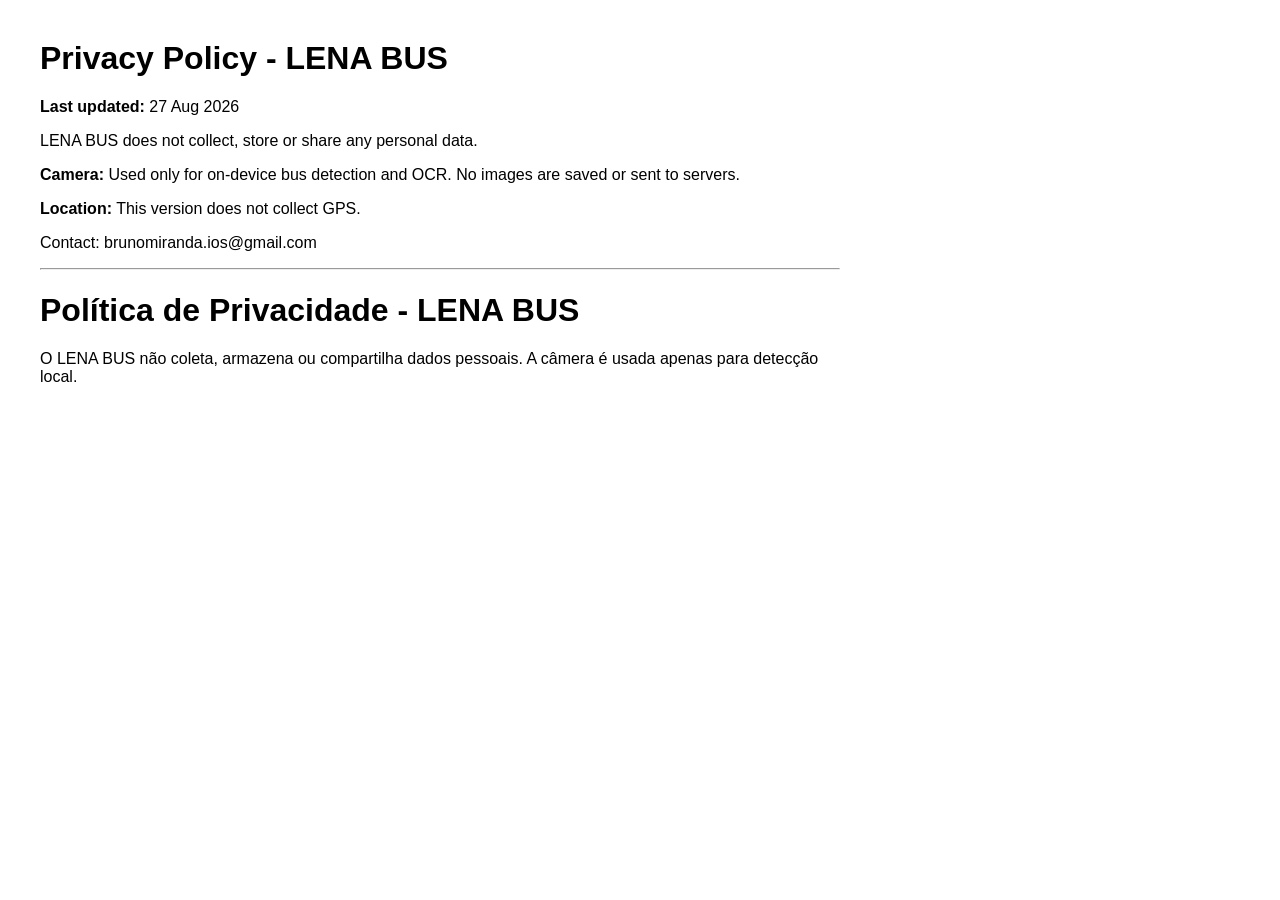
==== privacy.html @ 8fd1630f "Add privacy policy page for LENA BUS" ====
<!DOCTYPE html>
<html lang="pt-BR">
<head><meta charset="utf-8"><title>Privacy Policy - LENA BUS</title></head>
<body style="font-family:sans-serif;max-width:800px;margin:40px">
<h1>Privacy Policy - LENA BUS</h1>
<p><b>Last updated:</b> 27 Aug 2026</p>
<p>LENA BUS does not collect, store or share any personal data.</p>
<p><b>Camera:</b> Used only for on-device bus detection and OCR. No images are saved or sent to servers.</p>
<p><b>Location:</b> This version does not collect GPS.</p>
<p>Contact: brunomiranda.ios@gmail.com</p>
<hr>
<h1>Política de Privacidade - LENA BUS</h1>
<p>O LENA BUS não coleta, armazena ou compartilha dados pessoais. A câmera é usada apenas para detecção local.</p>
</body>
</html>
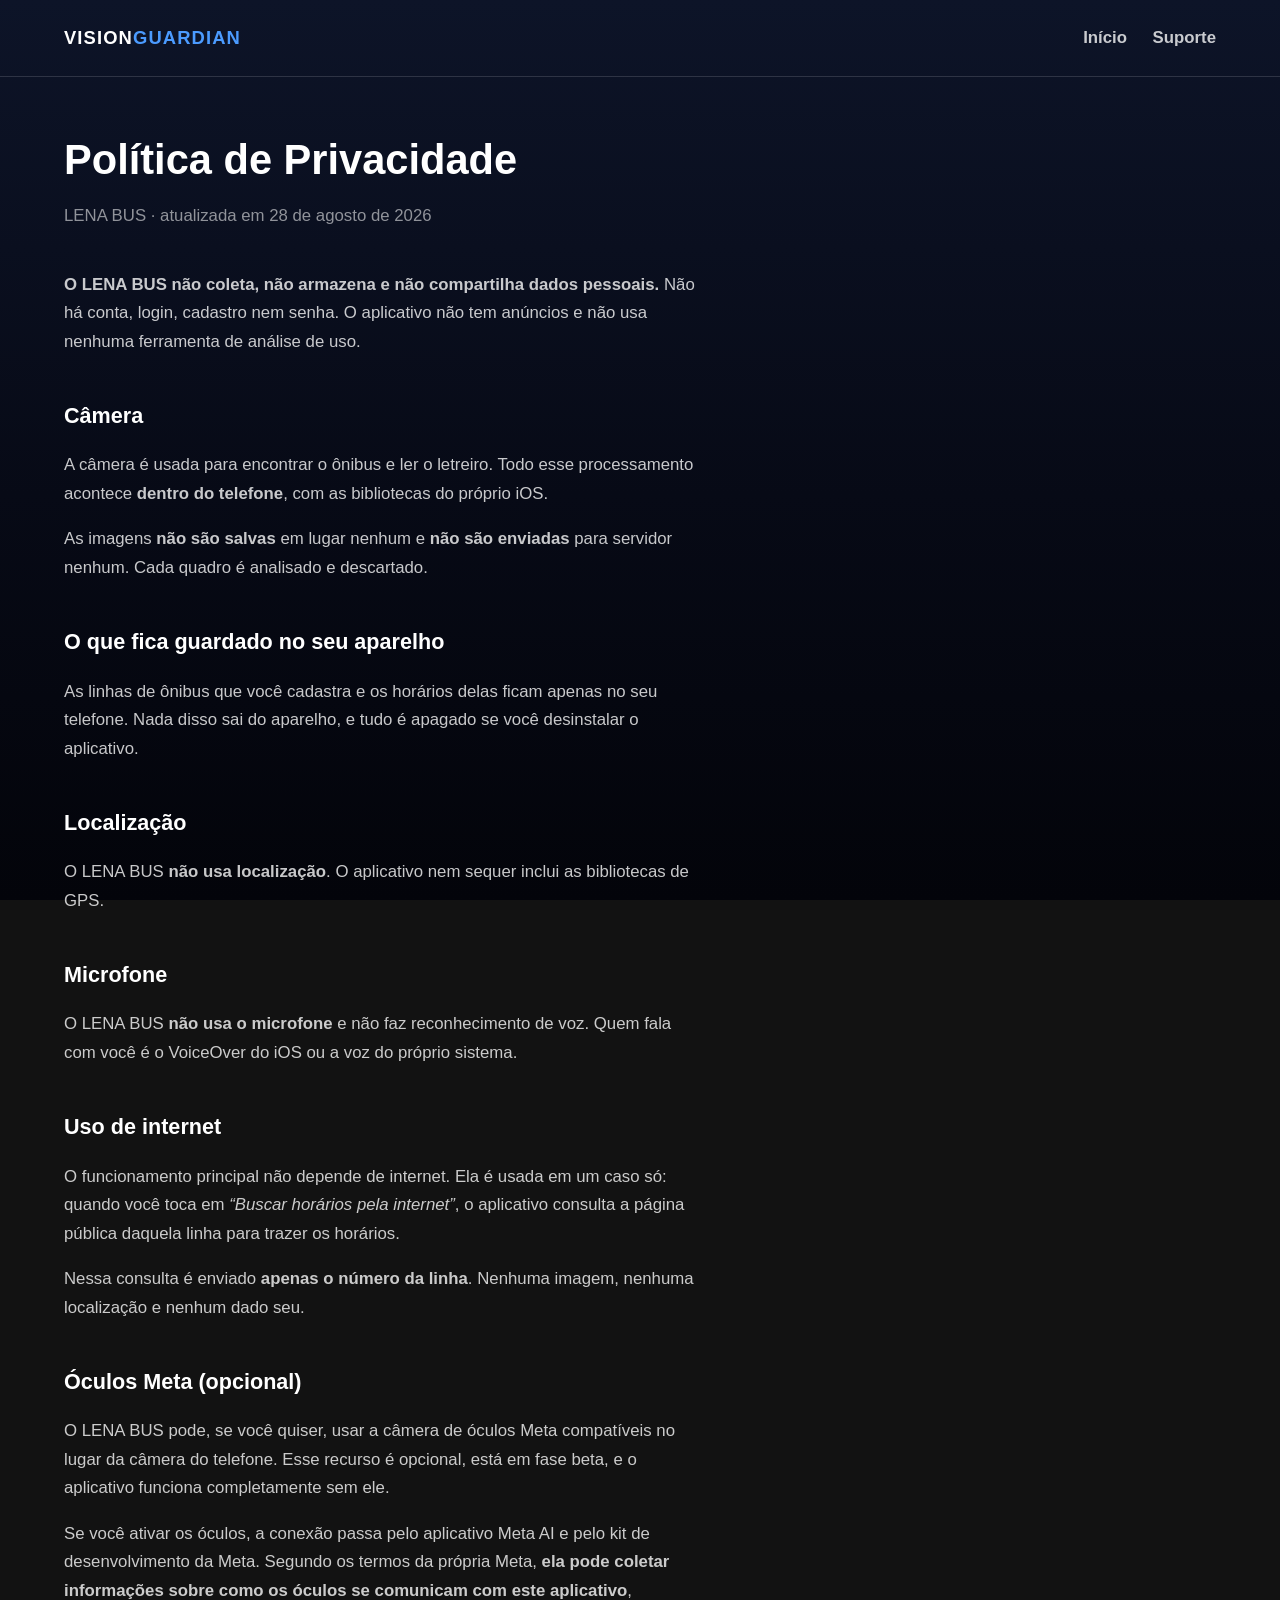
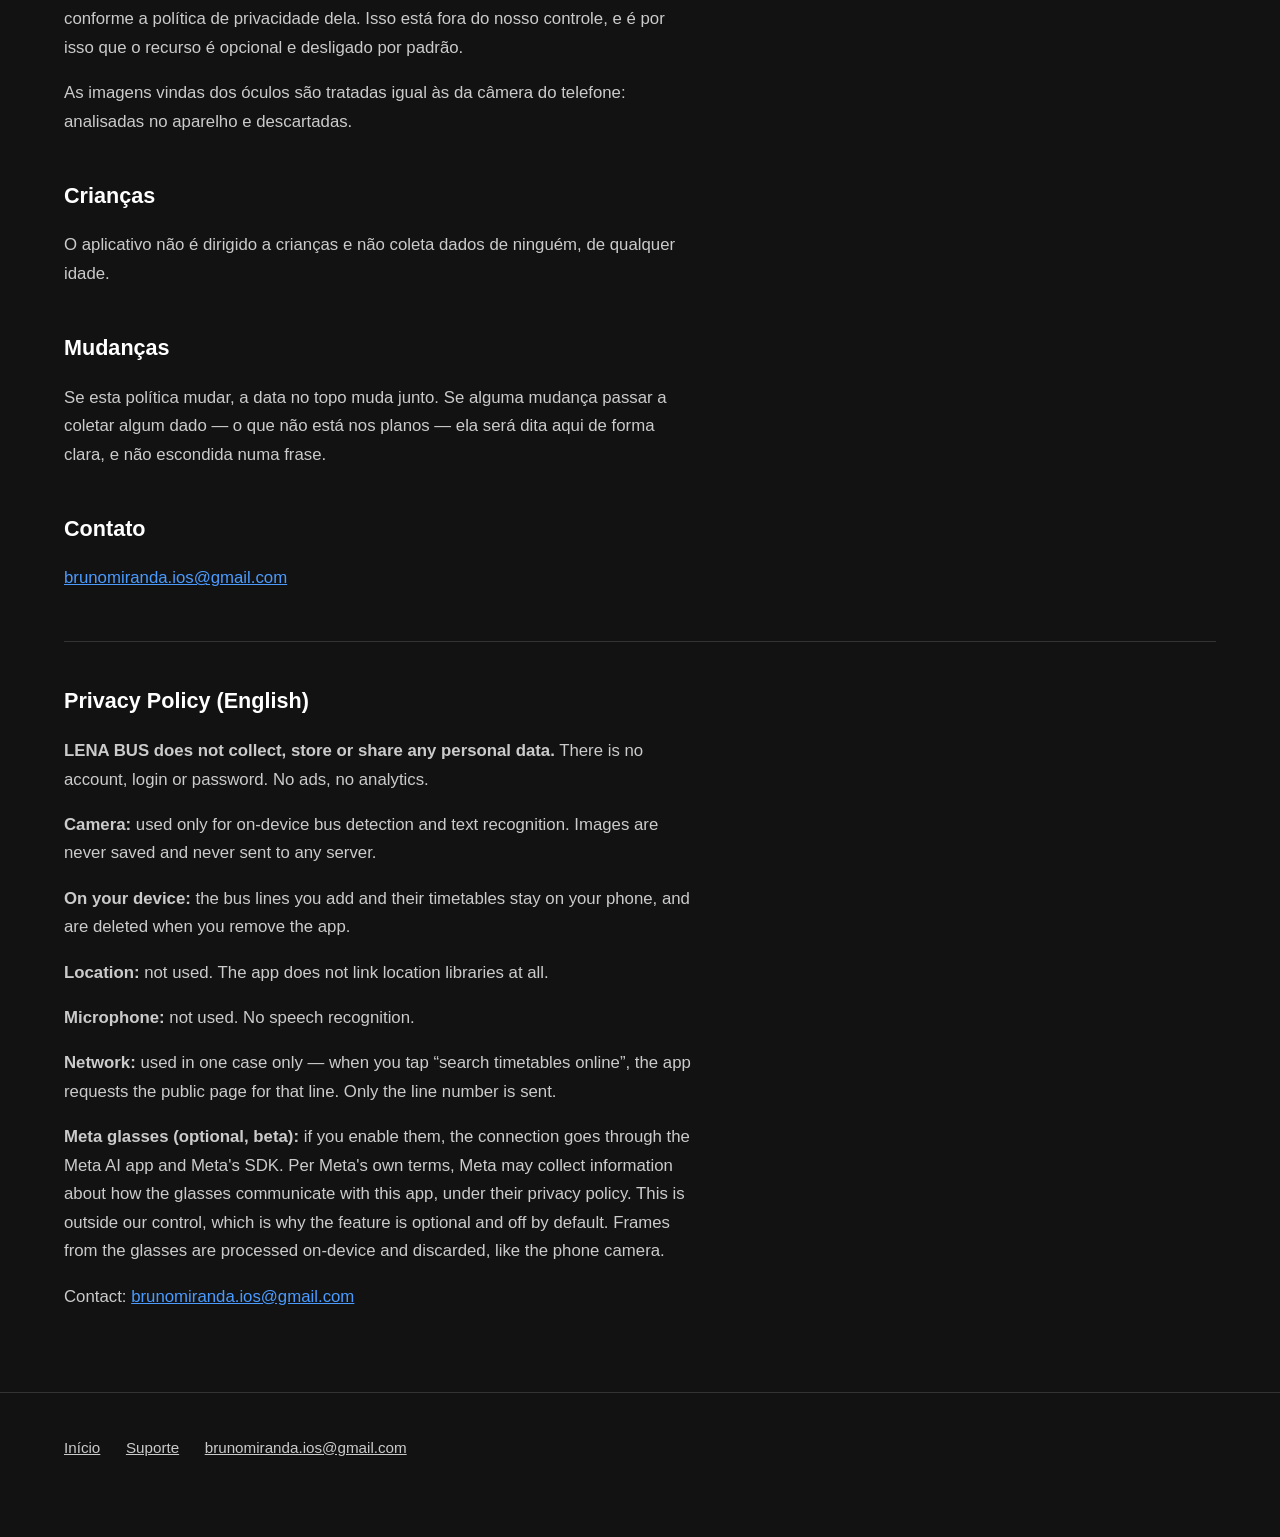
==== commit 2cc9342e: "Add files via upload" ====
--- a/privacy.html
+++ b/privacy.html
@@ -1,15 +1,181 @@
-<!DOCTYPE html>
+<!doctype html>
 <html lang="pt-BR">
-<head><meta charset="utf-8"><title>Privacy Policy - LENA BUS</title></head>
-<body style="font-family:sans-serif;max-width:800px;margin:40px">
-<h1>Privacy Policy - LENA BUS</h1>
-<p><b>Last updated:</b> 27 Aug 2026</p>
-<p>LENA BUS does not collect, store or share any personal data.</p>
-<p><b>Camera:</b> Used only for on-device bus detection and OCR. No images are saved or sent to servers.</p>
-<p><b>Location:</b> This version does not collect GPS.</p>
-<p>Contact: brunomiranda.ios@gmail.com</p>
-<hr>
-<h1>Política de Privacidade - LENA BUS</h1>
-<p>O LENA BUS não coleta, armazena ou compartilha dados pessoais. A câmera é usada apenas para detecção local.</p>
+<head>
+<meta charset="utf-8">
+<meta name="viewport" content="width=device-width, initial-scale=1">
+<title>Política de Privacidade — LENA BUS</title>
+<meta name="description" content="O LENA BUS não coleta, armazena nem compartilha dados pessoais. Tudo acontece dentro do telefone.">
+<meta name="color-scheme" content="dark">
+<link rel="stylesheet" href="estilo.css">
+</head>
+<body>
+
+<a class="pular" href="#conteudo">Pular para o conteúdo</a>
+
+<header class="topo">
+  <div class="envelope">
+    <a class="marca" href="/">VISION<span class="destaque">GUARDIAN</span></a>
+    <nav aria-label="Principal">
+      <ul>
+        <li><a href="/">Início</a></li>
+        <li><a href="suporte.html">Suporte</a></li>
+      </ul>
+    </nav>
+  </div>
+</header>
+
+<main id="conteudo" class="documento">
+  <div class="envelope">
+
+    <h1>Política de Privacidade</h1>
+    <p class="data">LENA BUS · atualizada em 28 de agosto de 2026</p>
+
+    <p>
+      <strong>O LENA BUS não coleta, não armazena e não compartilha
+      dados pessoais.</strong> Não há conta, login, cadastro nem
+      senha. O aplicativo não tem anúncios e não usa nenhuma
+      ferramenta de análise de uso.
+    </p>
+
+    <h2>Câmera</h2>
+    <p>
+      A câmera é usada para encontrar o ônibus e ler o letreiro. Todo
+      esse processamento acontece <strong>dentro do telefone</strong>,
+      com as bibliotecas do próprio iOS.
+    </p>
+    <p>
+      As imagens <strong>não são salvas</strong> em lugar nenhum e
+      <strong>não são enviadas</strong> para servidor nenhum. Cada
+      quadro é analisado e descartado.
+    </p>
+
+    <h2>O que fica guardado no seu aparelho</h2>
+    <p>
+      As linhas de ônibus que você cadastra e os horários delas ficam
+      apenas no seu telefone. Nada disso sai do aparelho, e tudo é
+      apagado se você desinstalar o aplicativo.
+    </p>
+
+    <h2>Localização</h2>
+    <p>
+      O LENA BUS <strong>não usa localização</strong>. O aplicativo
+      nem sequer inclui as bibliotecas de GPS.
+    </p>
+
+    <h2>Microfone</h2>
+    <p>
+      O LENA BUS <strong>não usa o microfone</strong> e não faz
+      reconhecimento de voz. Quem fala com você é o VoiceOver do iOS
+      ou a voz do próprio sistema.
+    </p>
+
+    <h2>Uso de internet</h2>
+    <p>
+      O funcionamento principal não depende de internet. Ela é usada
+      em um caso só: quando você toca em
+      <em>“Buscar horários pela internet”</em>, o aplicativo consulta
+      a página pública daquela linha para trazer os horários.
+    </p>
+    <p>
+      Nessa consulta é enviado <strong>apenas o número da linha</strong>.
+      Nenhuma imagem, nenhuma localização e nenhum dado seu.
+    </p>
+
+    <h2>Óculos Meta (opcional)</h2>
+    <p>
+      O LENA BUS pode, se você quiser, usar a câmera de óculos Meta
+      compatíveis no lugar da câmera do telefone. Esse recurso é
+      opcional, está em fase beta, e o aplicativo funciona
+      completamente sem ele.
+    </p>
+    <p>
+      Se você ativar os óculos, a conexão passa pelo aplicativo Meta
+      AI e pelo kit de desenvolvimento da Meta. Segundo os termos da
+      própria Meta, <strong>ela pode coletar informações sobre como os
+      óculos se comunicam com este aplicativo</strong>, conforme a
+      política de privacidade dela. Isso está fora do nosso controle,
+      e é por isso que o recurso é opcional e desligado por padrão.
+    </p>
+    <p>
+      As imagens vindas dos óculos são tratadas igual às da câmera do
+      telefone: analisadas no aparelho e descartadas.
+    </p>
+
+    <h2>Crianças</h2>
+    <p>
+      O aplicativo não é dirigido a crianças e não coleta dados de
+      ninguém, de qualquer idade.
+    </p>
+
+    <h2>Mudanças</h2>
+    <p>
+      Se esta política mudar, a data no topo muda junto. Se alguma
+      mudança passar a coletar algum dado — o que não está nos planos
+      — ela será dita aqui de forma clara, e não escondida numa
+      frase.
+    </p>
+
+    <h2>Contato</h2>
+    <p>
+      <a href="mailto:brunomiranda.ios@gmail.com">brunomiranda.ios@gmail.com</a>
+    </p>
+
+    <hr class="linha" style="margin:3rem 0 2rem;">
+
+    <h2 lang="en">Privacy Policy (English)</h2>
+    <p lang="en">
+      <strong>LENA BUS does not collect, store or share any personal
+      data.</strong> There is no account, login or password. No ads,
+      no analytics.
+    </p>
+    <p lang="en">
+      <strong>Camera:</strong> used only for on-device bus detection
+      and text recognition. Images are never saved and never sent to
+      any server.
+    </p>
+    <p lang="en">
+      <strong>On your device:</strong> the bus lines you add and
+      their timetables stay on your phone, and are deleted when you
+      remove the app.
+    </p>
+    <p lang="en">
+      <strong>Location:</strong> not used. The app does not link
+      location libraries at all.
+    </p>
+    <p lang="en">
+      <strong>Microphone:</strong> not used. No speech recognition.
+    </p>
+    <p lang="en">
+      <strong>Network:</strong> used in one case only — when you tap
+      “search timetables online”, the app requests the public page
+      for that line. Only the line number is sent.
+    </p>
+    <p lang="en">
+      <strong>Meta glasses (optional, beta):</strong> if you enable
+      them, the connection goes through the Meta AI app and Meta's
+      SDK. Per Meta's own terms, Meta may collect information about
+      how the glasses communicate with this app, under their privacy
+      policy. This is outside our control, which is why the feature
+      is optional and off by default. Frames from the glasses are
+      processed on-device and discarded, like the phone camera.
+    </p>
+    <p lang="en">
+      Contact:
+      <a href="mailto:brunomiranda.ios@gmail.com">brunomiranda.ios@gmail.com</a>
+    </p>
+
+  </div>
+</main>
+
+<footer class="rodape">
+  <div class="envelope">
+    <ul>
+      <li><a href="/">Início</a></li>
+      <li><a href="suporte.html">Suporte</a></li>
+      <li><a href="mailto:brunomiranda.ios@gmail.com">brunomiranda.ios@gmail.com</a></li>
+    </ul>
+  </div>
+</footer>
+
 </body>
 </html>
--- a/estilo.css
+++ b/estilo.css
@@ -0,0 +1,390 @@
+/* =====================================
+   LENA BUS — estilo do site
+   =====================================
+
+   Um site sobre acessibilidade que não fosse acessível
+   seria uma contradição. Então: contraste alto, foco
+   visível, ordem de leitura que faz sentido sem enxergar,
+   e nada que dependa só de cor.
+*/
+
+:root {
+  --ceu-topo: #0d1428;
+  --ceu-meio: #070a16;
+  --ceu-fim:  #03040a;
+
+  --texto:    #ffffff;
+  --apoio:    rgba(255, 255, 255, 0.78);
+  --fraco:    rgba(255, 255, 255, 0.55);
+
+  --azul:     #4b9bff;
+  --verde:    #34c9a8;
+  --ambar:    #ffb829;
+
+  --cartao:   rgba(255, 255, 255, 0.06);
+  --borda:    rgba(255, 255, 255, 0.14);
+
+  --largura:  min(72rem, 92vw);
+  --raio:     18px;
+}
+
+* { box-sizing: border-box; }
+
+html { scroll-behavior: smooth; }
+
+@media (prefers-reduced-motion: reduce) {
+  html { scroll-behavior: auto; }
+  * { animation: none !important; transition: none !important; }
+}
+
+body {
+  margin: 0;
+  background: linear-gradient(180deg,
+    var(--ceu-topo) 0%,
+    var(--ceu-meio) 55%,
+    var(--ceu-fim) 100%) no-repeat;
+  background-attachment: fixed;
+  color: var(--texto);
+  font-family: -apple-system, BlinkMacSystemFont, "Segoe UI",
+               Roboto, "Helvetica Neue", Arial, sans-serif;
+  font-size: 1.05rem;
+  line-height: 1.7;
+  -webkit-font-smoothing: antialiased;
+}
+
+/* O primeiro elemento focável leva direto ao conteúdo.
+   Quem navega por teclado ou leitor de tela não precisa
+   passar pelo menu inteiro em toda página. */
+.pular {
+  position: absolute;
+  left: -9999px;
+  top: 0;
+  background: var(--azul);
+  color: #001026;
+  padding: 0.9rem 1.4rem;
+  font-weight: 700;
+  border-radius: 0 0 var(--raio) 0;
+  z-index: 100;
+}
+.pular:focus { left: 0; }
+
+:focus-visible {
+  outline: 3px solid var(--ambar);
+  outline-offset: 3px;
+  border-radius: 4px;
+}
+
+.envelope { width: var(--largura); margin: 0 auto; }
+
+/* ---------- CABECALHO ---------- */
+
+.topo {
+  padding: 1.4rem 0;
+  border-bottom: 1px solid var(--borda);
+}
+
+.topo .envelope {
+  display: flex;
+  flex-wrap: wrap;
+  gap: 1rem 2rem;
+  align-items: center;
+  justify-content: space-between;
+}
+
+.marca {
+  font-weight: 800;
+  font-size: 1.15rem;
+  letter-spacing: 0.06em;
+  color: var(--texto);
+  text-decoration: none;
+}
+
+.topo nav ul {
+  display: flex;
+  flex-wrap: wrap;
+  gap: 1.6rem;
+  list-style: none;
+  margin: 0;
+  padding: 0;
+}
+
+.topo nav a {
+  color: var(--apoio);
+  text-decoration: none;
+  font-weight: 600;
+  padding: 0.3rem 0;
+  border-bottom: 2px solid transparent;
+}
+
+.topo nav a:hover,
+.topo nav a:focus-visible { color: var(--texto); border-bottom-color: var(--azul); }
+
+/* ---------- ABERTURA ---------- */
+
+.abertura { padding: clamp(3rem, 9vw, 6.5rem) 0 3.5rem; }
+
+.abertura h1 {
+  font-size: clamp(2.2rem, 6.5vw, 4rem);
+  line-height: 1.12;
+  margin: 0 0 1.4rem;
+  font-weight: 800;
+  letter-spacing: -0.02em;
+  max-width: 20ch;
+}
+
+.abertura .conduz {
+  font-size: clamp(1.15rem, 2.4vw, 1.45rem);
+  color: var(--apoio);
+  max-width: 58ch;
+  margin: 0 0 2.2rem;
+}
+
+.destaque { color: var(--azul); }
+
+.botoes { display: flex; flex-wrap: wrap; gap: 1rem; }
+
+.botao {
+  display: inline-block;
+  padding: 0.95rem 1.7rem;
+  border-radius: 999px;
+  font-weight: 700;
+  text-decoration: none;
+  border: 2px solid transparent;
+  font-size: 1.02rem;
+}
+
+.botao-cheio { background: var(--azul); color: #001026; }
+.botao-cheio:hover, .botao-cheio:focus-visible { background: #6fb0ff; }
+
+.botao-vazio { border-color: var(--borda); color: var(--texto); }
+.botao-vazio:hover, .botao-vazio:focus-visible { border-color: var(--azul); }
+
+/* ---------- SECOES ---------- */
+
+section { padding: 3.5rem 0; }
+
+section > .envelope > h2 {
+  font-size: clamp(1.6rem, 3.4vw, 2.3rem);
+  margin: 0 0 0.6rem;
+  letter-spacing: -0.01em;
+}
+
+.subtitulo {
+  color: var(--apoio);
+  max-width: 62ch;
+  margin: 0 0 2.4rem;
+}
+
+.linha { border: 0; border-top: 1px solid var(--borda); margin: 0; }
+
+/* ---------- HISTORIA ---------- */
+
+.historia p {
+  max-width: 62ch;
+  font-size: 1.12rem;
+  color: var(--apoio);
+}
+
+.historia p strong { color: var(--texto); font-weight: 600; }
+
+.citacao {
+  border-left: 4px solid var(--ambar);
+  padding: 0.2rem 0 0.2rem 1.4rem;
+  margin: 2.2rem 0;
+  font-size: clamp(1.15rem, 2.6vw, 1.5rem);
+  color: var(--texto);
+  font-weight: 600;
+  max-width: 46ch;
+}
+
+/* ---------- GRADE ---------- */
+
+.grade {
+  display: grid;
+  gap: 1.2rem;
+  grid-template-columns: repeat(auto-fit, minmax(min(100%, 17rem), 1fr));
+  list-style: none;
+  padding: 0;
+  margin: 0;
+}
+
+.cartao {
+  background: var(--cartao);
+  border: 1px solid var(--borda);
+  border-radius: var(--raio);
+  padding: 1.6rem;
+}
+
+.cartao h3 {
+  margin: 0 0 0.5rem;
+  font-size: 1.2rem;
+  display: flex;
+  align-items: center;
+  gap: 0.6rem;
+}
+
+.cartao p { margin: 0; color: var(--apoio); font-size: 0.99rem; }
+
+.marcador {
+  width: 0.6rem; height: 0.6rem; border-radius: 50%;
+  flex: 0 0 auto;
+}
+.m-azul  { background: var(--azul); }
+.m-verde { background: var(--verde); }
+.m-ambar { background: var(--ambar); }
+
+/* ---------- DECISOES ---------- */
+
+.decisao {
+  border-top: 1px solid var(--borda);
+  padding: 2rem 0;
+  display: grid;
+  gap: 0.6rem 2.5rem;
+  grid-template-columns: minmax(0, 1fr);
+}
+
+@media (min-width: 46rem) {
+  .decisao { grid-template-columns: minmax(0, 15rem) minmax(0, 1fr); }
+}
+
+.decisao h3 { margin: 0; font-size: 1.15rem; }
+.decisao p { margin: 0; color: var(--apoio); max-width: 62ch; }
+.decisao p + p { margin-top: 0.9rem; }
+
+.numero {
+  font-variant-numeric: tabular-nums;
+  font-weight: 800;
+  color: var(--azul);
+}
+
+/* ---------- TABELA ---------- */
+
+.rolagem { overflow-x: auto; }
+
+table {
+  border-collapse: collapse;
+  width: 100%;
+  min-width: 30rem;
+  margin-top: 1rem;
+}
+
+th, td {
+  text-align: left;
+  padding: 0.75rem 1rem;
+  border-bottom: 1px solid var(--borda);
+}
+
+th { color: var(--texto); font-weight: 700; }
+td { color: var(--apoio); }
+td.certo { color: var(--verde); font-weight: 600; }
+td.falta { color: var(--ambar); font-weight: 600; }
+
+/* ---------- CODIGO ---------- */
+
+.saida {
+  background: rgba(0, 0, 0, 0.42);
+  border: 1px solid var(--borda);
+  border-radius: var(--raio);
+  padding: 1.2rem 1.4rem;
+  overflow-x: auto;
+  font-family: ui-monospace, SFMono-Regular, Menlo, Consolas, monospace;
+  font-size: 0.92rem;
+  line-height: 1.65;
+  color: var(--apoio);
+  margin: 1.4rem 0;
+}
+
+/* ---------- RODAPE ---------- */
+
+.rodape {
+  border-top: 1px solid var(--borda);
+  padding: 2.6rem 0 3.4rem;
+  color: var(--fraco);
+  font-size: 0.95rem;
+}
+
+.rodape a { color: var(--apoio); }
+
+.rodape ul {
+  display: flex; flex-wrap: wrap; gap: 1.6rem;
+  list-style: none; padding: 0; margin: 0 0 1.4rem;
+}
+
+a { color: var(--azul); }
+
+/* ---------- PAGINAS DE TEXTO ---------- */
+
+.documento { padding: 3rem 0 4rem; }
+.documento h1 { font-size: clamp(1.9rem, 4.5vw, 2.6rem); margin: 0 0 0.4rem; }
+.documento .data { color: var(--fraco); margin: 0 0 2.5rem; }
+.documento h2 { font-size: 1.35rem; margin: 2.6rem 0 0.7rem; }
+.documento p, .documento li { color: var(--apoio); max-width: 68ch; }
+.documento li { margin-bottom: 0.5rem; }
+
+/* ---------- ACRESCENTADO PARA O VISIONGUARDIAN ---------- */
+
+.etiqueta {
+  color: var(--fraco);
+  font-size: 0.92rem;
+  letter-spacing: 0.09em;
+  text-transform: uppercase;
+  font-weight: 700;
+  margin: 0 0 1.2rem;
+}
+
+/* Os números do topo. Cada um é um item de lista de verdade,
+   para o leitor de tela anunciar "lista com 4 itens" e a
+   pessoa saber quanta coisa vem pela frente. */
+.numeros {
+  list-style: none;
+  padding: 0;
+  margin: 3.2rem 0 0;
+  display: grid;
+  gap: 1.6rem 2.5rem;
+  grid-template-columns: repeat(auto-fit, minmax(min(100%, 9rem), 1fr));
+  border-top: 1px solid var(--borda);
+  padding-top: 2rem;
+}
+
+.numeros li { display: flex; flex-direction: column; gap: 0.2rem; }
+
+.numeros strong {
+  font-size: clamp(2rem, 5vw, 2.9rem);
+  font-weight: 800;
+  line-height: 1;
+  color: var(--azul);
+  font-variant-numeric: tabular-nums;
+}
+
+.numeros span {
+  color: var(--apoio);
+  font-size: 0.95rem;
+  line-height: 1.4;
+}
+
+.papel {
+  color: var(--fraco) !important;
+  font-size: 0.86rem !important;
+  text-transform: uppercase;
+  letter-spacing: 0.07em;
+  font-weight: 700;
+  margin: 0 0 0.7rem !important;
+}
+
+code {
+  font-family: ui-monospace, SFMono-Regular, Menlo, Consolas, monospace;
+  font-size: 0.92em;
+  background: rgba(255, 255, 255, 0.08);
+  padding: 0.12em 0.4em;
+  border-radius: 5px;
+  color: var(--texto);
+}
+
+.marca .destaque { color: var(--azul); }
+
+.cartao { transition: border-color 0.2s ease, transform 0.2s ease; }
+.cartao:hover { border-color: rgba(255, 255, 255, 0.3); }
+
+@media (prefers-reduced-motion: reduce) {
+  .cartao { transition: none; }
+}
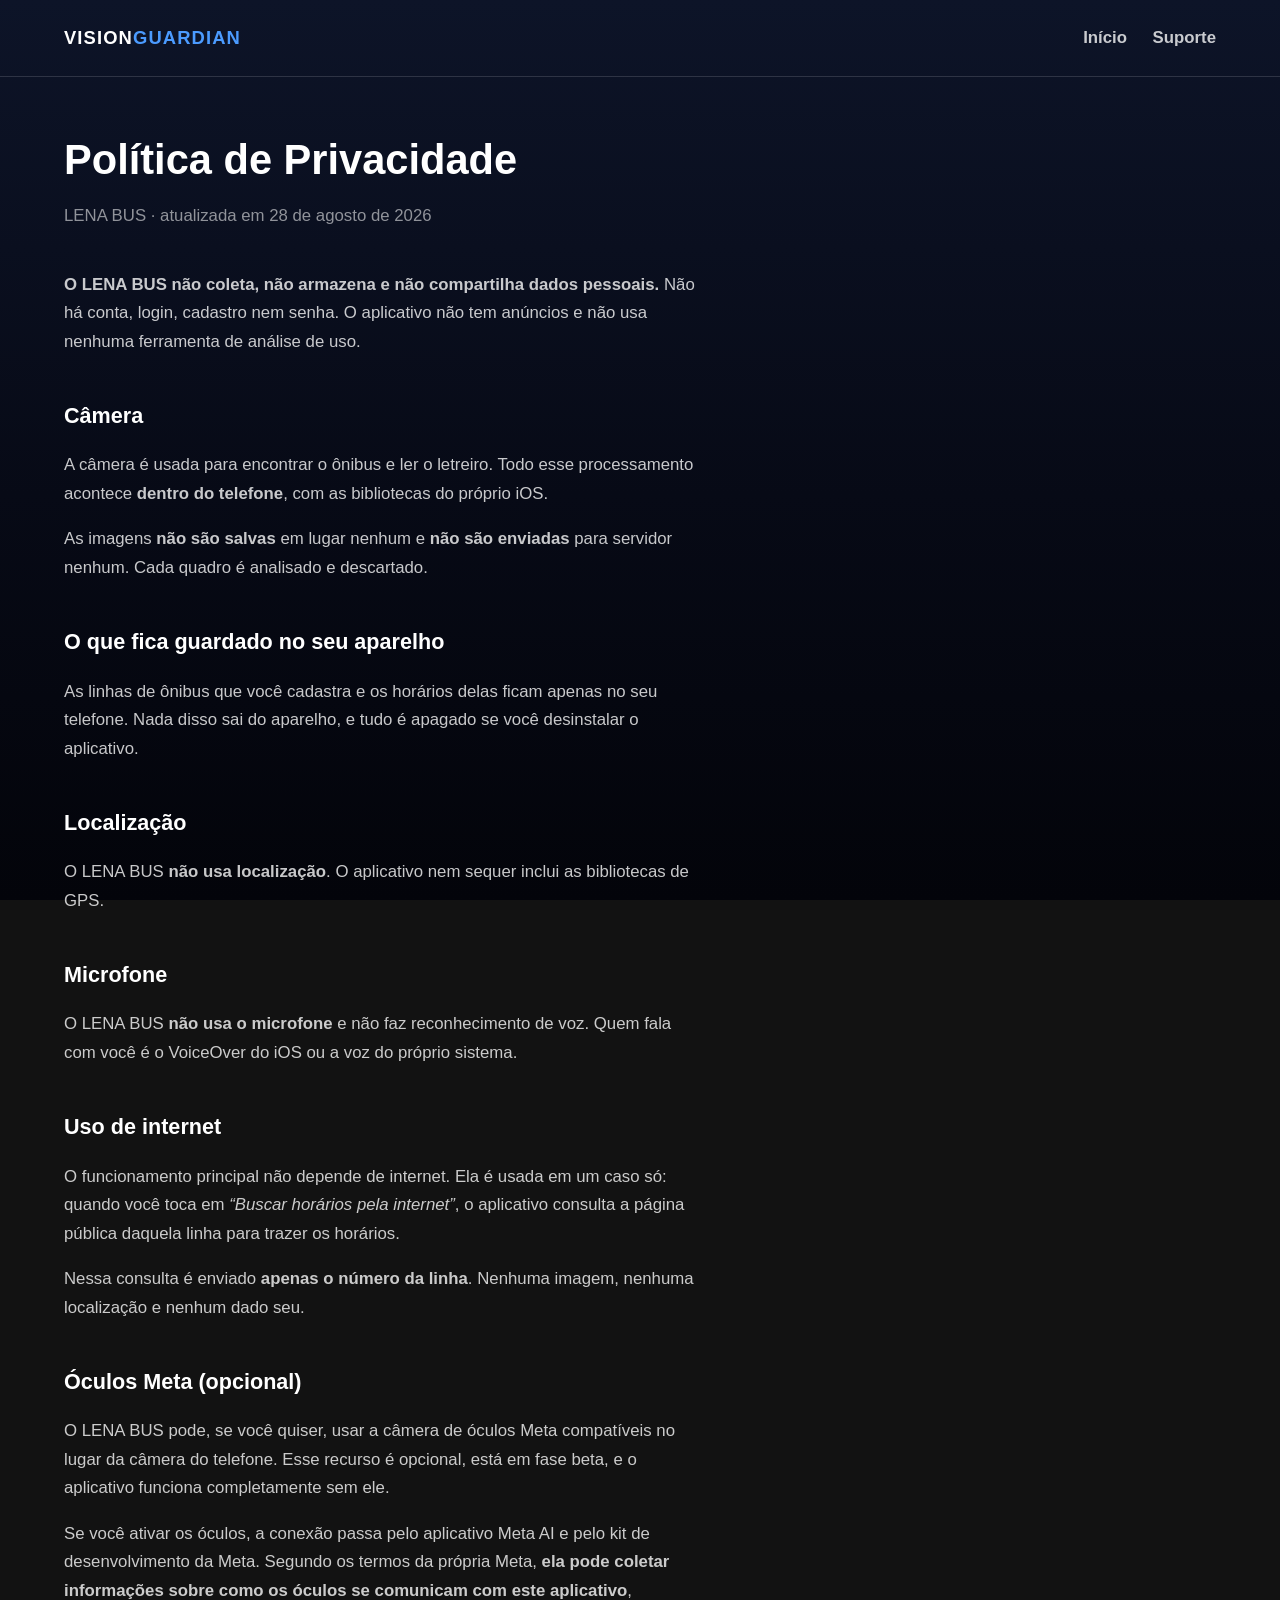
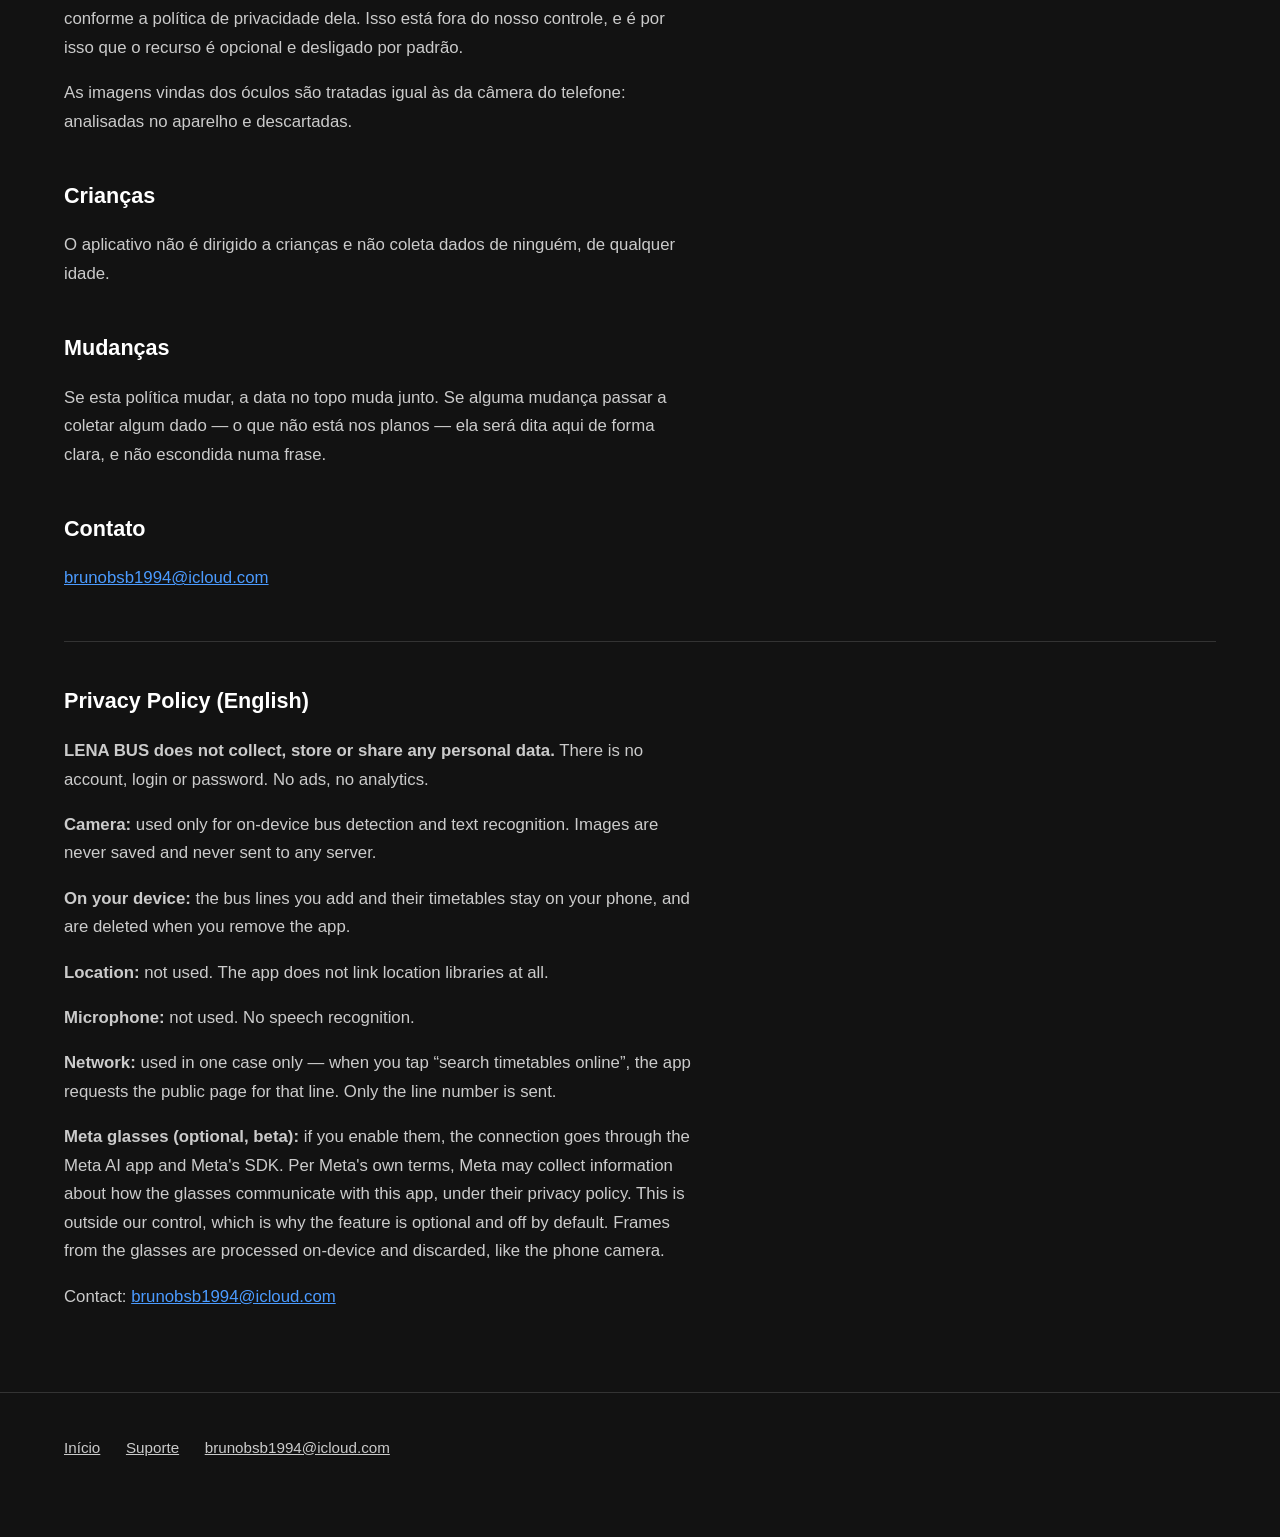
==== commit 013e69cb: "Add files via upload" ====
--- a/privacy.html
+++ b/privacy.html
@@ -117,7 +117,7 @@
 
     <h2>Contato</h2>
     <p>
-      <a href="mailto:brunomiranda.ios@gmail.com">brunomiranda.ios@gmail.com</a>
+      <a href="mailto:brunobsb1994@icloud.com">brunobsb1994@icloud.com</a>
     </p>
 
     <hr class="linha" style="margin:3rem 0 2rem;">
@@ -161,7 +161,7 @@
     </p>
     <p lang="en">
       Contact:
-      <a href="mailto:brunomiranda.ios@gmail.com">brunomiranda.ios@gmail.com</a>
+      <a href="mailto:brunobsb1994@icloud.com">brunobsb1994@icloud.com</a>
     </p>
 
   </div>
@@ -172,7 +172,7 @@
     <ul>
       <li><a href="/">Início</a></li>
       <li><a href="suporte.html">Suporte</a></li>
-      <li><a href="mailto:brunomiranda.ios@gmail.com">brunomiranda.ios@gmail.com</a></li>
+      <li><a href="mailto:brunobsb1994@icloud.com">brunobsb1994@icloud.com</a></li>
     </ul>
   </div>
 </footer>
--- a/estilo.css
+++ b/estilo.css
@@ -388,3 +388,69 @@
 @media (prefers-reduced-motion: reduce) {
   .cartao { transition: none; }
 }
+
+/* A dedicatória fecha a página. Discreta de propósito:
+   é uma frase para uma pessoa, não um selo de marketing. */
+.dedicatoria {
+  margin-top: 1.8rem;
+  padding-top: 1.6rem;
+  border-top: 1px solid var(--borda);
+  color: var(--apoio);
+  font-style: italic;
+  font-size: 1.02rem;
+}
+
+/* De onde vem o nome. Uma linha só, destacada — é o ponto
+   em que o projeto e a pessoa se encontram. */
+.nome-dela {
+  font-size: clamp(1.2rem, 2.8vw, 1.55rem) !important;
+  color: var(--texto) !important;
+  font-weight: 600;
+  margin: 2.4rem 0 !important;
+}
+
+.nome-dela strong { color: var(--ambar); font-weight: 700; }
+.nome-dela em { font-style: normal; text-decoration: underline; text-underline-offset: 5px; }
+
+/* ---------- TROCA DE IDIOMA ---------- */
+
+.topo-direita {
+  display: flex;
+  flex-wrap: wrap;
+  align-items: center;
+  gap: 1rem 2rem;
+}
+
+.idiomas {
+  display: flex;
+  align-items: center;
+  gap: 0.5rem;
+  color: var(--fraco);
+  font-size: 0.94rem;
+}
+
+.idiomas button {
+  background: none;
+  border: 0;
+  padding: 0.3rem 0.1rem;
+  font: inherit;
+  font-weight: 600;
+  color: var(--fraco);
+  cursor: pointer;
+  border-bottom: 2px solid transparent;
+}
+
+.idiomas button:hover { color: var(--texto); }
+
+/* O idioma ativo se distingue por PESO e SUBLINHADO, não só
+   por cor. Quem não distingue cores continua vendo qual
+   está escolhido. */
+.idiomas button[aria-pressed="true"] {
+  color: var(--texto);
+  border-bottom-color: var(--azul);
+}
+
+@media (max-width: 52rem) {
+  .topo .envelope { justify-content: flex-start; }
+  .topo-direita { width: 100%; justify-content: space-between; }
+}
